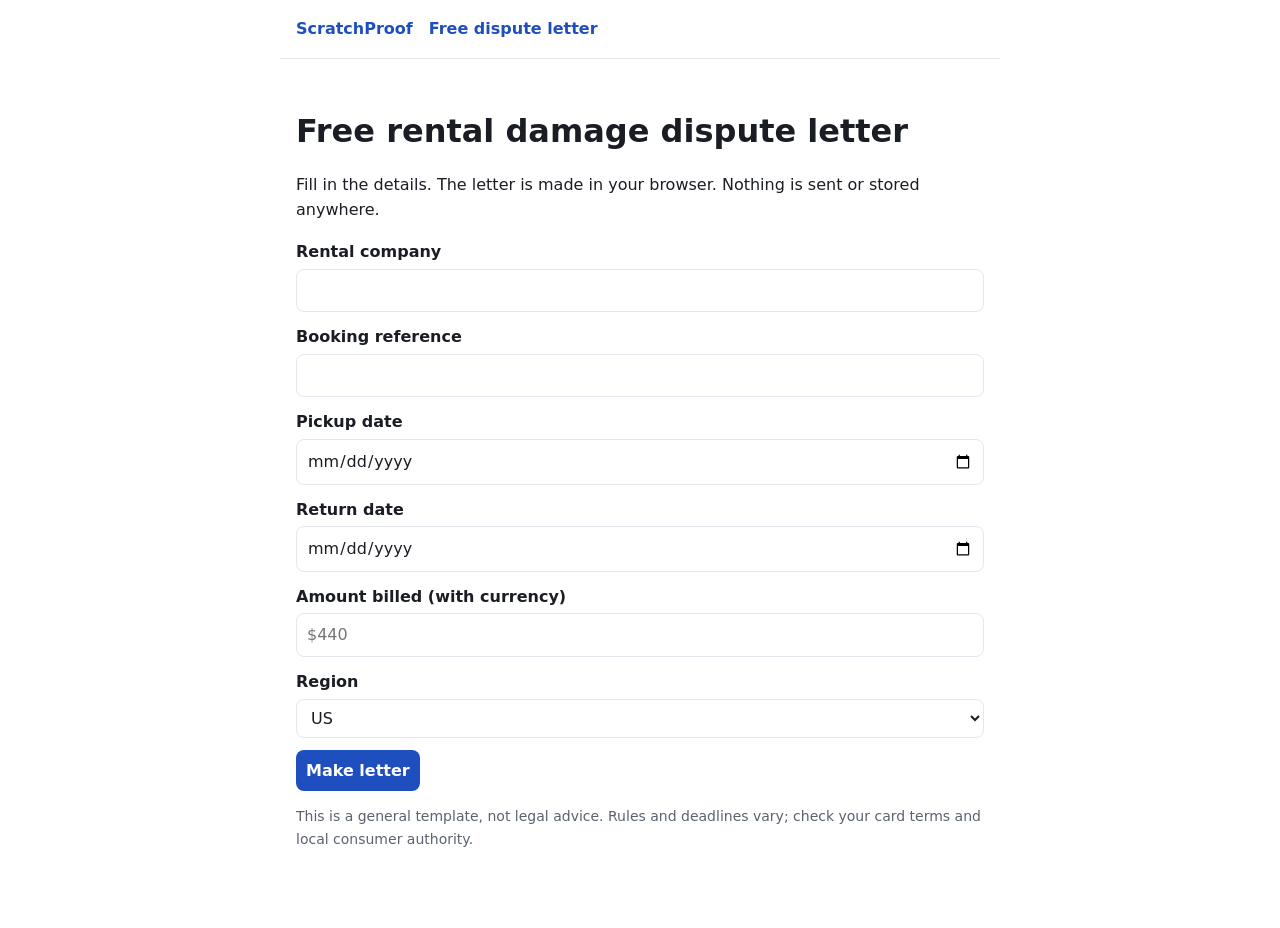
==== dispute-letter.html @ 50e0fd53 "ScratchProof landing page + free dispute-letter tool Co-Authored-By: Claude Opus 5.5 <noreply@anthro" ====
<!doctype html><html lang="en"><head><meta charset="utf-8"><meta name="viewport" content="width=device-width,initial-scale=1"><title>Free dispute letter - ScratchProof</title><link rel="stylesheet" href="style.css"></head><body>
<nav><a href="index.html">ScratchProof</a><a href="dispute-letter.html">Free dispute letter</a></nav><main>
<h1>Free rental damage dispute letter</h1>
<p>Fill in the details. The letter is made in your browser. Nothing is sent or stored anywhere.</p>
<form id="f"><label for="company">Rental company</label><input id="company" required>
<label for="bookingRef">Booking reference</label><input id="bookingRef" required>
<label for="pickupDate">Pickup date</label><input id="pickupDate" type="date" required>
<label for="returnDate">Return date</label><input id="returnDate" type="date" required>
<label for="amount">Amount billed (with currency)</label><input id="amount" placeholder="$440" required>
<label for="region">Region</label><select id="region"><option value="US">US</option><option value="UK">UK</option><option value="EU">EU</option></select>
<button type="submit">Make letter</button></form>
<p id="err" class="note" hidden></p>
<div id="out" hidden><label for="letter">Your letter</label><textarea id="letter" readonly></textarea>
<button id="copy" type="button">Copy</button><button id="dl" type="button">Download .txt</button></div>
<p class="muted">This is a general template, not legal advice. Rules and deadlines vary; check your card terms and local consumer authority.</p>
<script src="letter.js"></script>
<script>
var $=function(i){return document.getElementById(i)};
$('f').addEventListener('submit',function(e){e.preventDefault();
var v={};['company','bookingRef','pickupDate','returnDate','amount','region'].forEach(function(k){v[k]=$(k).value;});
var r=ScratchLetter.generateLetter(v);$('err').hidden=r.ok;$('out').hidden=!r.ok;
if(r.ok)$('letter').value=r.text;else $('err').textContent='Please fill in: '+r.missing.join(', ');});
$('copy').addEventListener('click',function(){var t=$('letter');t.select();if(navigator.clipboard)navigator.clipboard.writeText(t.value);else document.execCommand('copy');});
$('dl').addEventListener('click',function(){var a=document.createElement('a');a.href=URL.createObjectURL(new Blob([$('letter').value],{type:'text/plain'}));a.download='dispute-letter.txt';a.click();});
</script></main></body></html>
---- style.css ----
:root{--bg:#fff;--fg:#1a1d24;--muted:#5b6270;--accent:#1f4fbf;--line:#e4e7ee;--card:#f6f8fc}
@media (prefers-color-scheme:dark){:root{--bg:#111318;--fg:#eceef3;--muted:#a3aab8;--accent:#7ea2ff;--line:#262a33;--card:#181b22}}
*{box-sizing:border-box}body{margin:0;background:var(--bg);color:var(--fg);font:16px/1.6 system-ui,-apple-system,Segoe UI,Roboto,sans-serif}
main{max-width:720px;margin:0 auto;padding:32px 16px 64px}a{color:var(--accent)}h1{line-height:1.2;font-size:2rem}
nav{display:flex;gap:16px;flex-wrap:wrap;padding:16px;border-bottom:1px solid var(--line);max-width:720px;margin:0 auto}
nav a{text-decoration:none;font-weight:600}.muted{color:var(--muted);font-size:14px}
.note{border-left:3px solid var(--accent);padding:8px 12px;background:color-mix(in srgb,var(--accent) 8%,transparent)}
.steps{display:grid;gap:12px;padding:0;list-style:none}.steps li{background:var(--card);border:1px solid var(--line);border-radius:12px;padding:12px 16px}
.badge{display:inline-block;background:var(--accent);color:var(--bg);border-radius:99px;padding:2px 12px;font-weight:600;font-size:14px}
label{display:block;font-weight:600;margin:12px 0 4px}
input,select,button,textarea{font:inherit;color:var(--fg);background:var(--bg);border:1px solid var(--line);border-radius:8px;padding:8px 10px;width:100%}
button{width:auto;background:var(--accent);color:var(--bg);border:0;font-weight:600;cursor:pointer;margin:12px 8px 0 0}
textarea{min-height:360px;font-family:ui-monospace,Menlo,monospace;font-size:14px}
details{border-bottom:1px solid var(--line);padding:8px 0}summary{cursor:pointer;font-weight:600}
a.btn{display:inline-block;background:var(--accent);color:var(--bg);font-weight:600;text-decoration:none;border-radius:8px;padding:10px 16px;margin-top:4px}
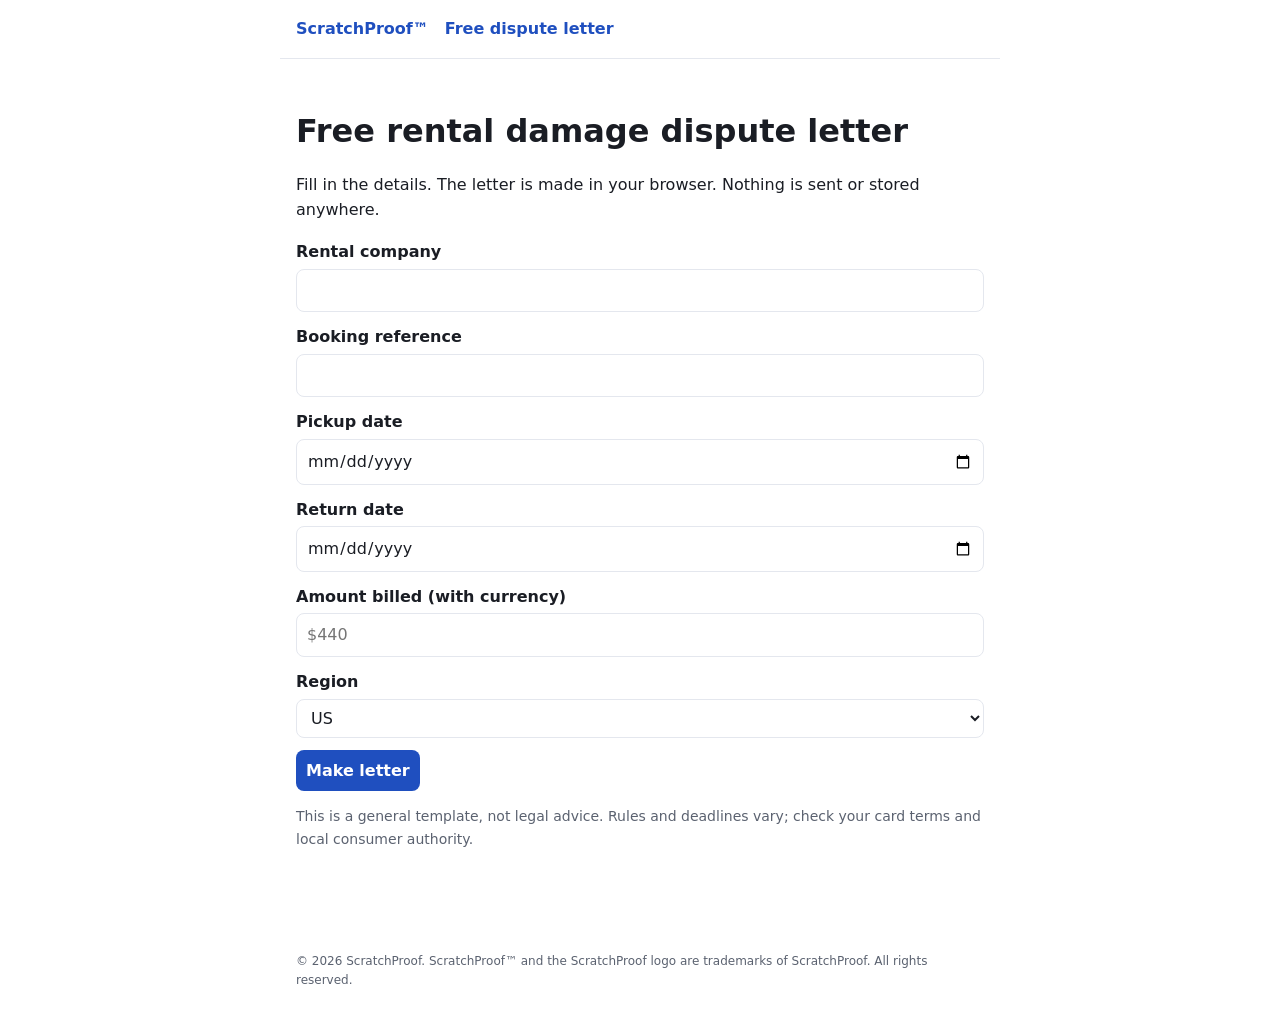
==== commit 4bfd2538: "GREEN: TM on the name, copyright + trademark footer on both pages Co-Authored-By: Claude Opus 5.5 <n" ====
--- a/dispute-letter.html
+++ b/dispute-letter.html
@@ -1,5 +1,5 @@
-<!doctype html><html lang="en"><head><meta charset="utf-8"><meta name="viewport" content="width=device-width,initial-scale=1"><title>Free dispute letter - ScratchProof</title><link rel="stylesheet" href="style.css"></head><body>
-<nav><a href="index.html">ScratchProof</a><a href="dispute-letter.html">Free dispute letter</a></nav><main>
+<!doctype html><html lang="en"><head><meta charset="utf-8"><meta name="viewport" content="width=device-width,initial-scale=1"><title>Free dispute letter - ScratchProof</title><link rel="stylesheet" href="style.css"><link rel="icon" href="favicon.ico" sizes="48x48"><link rel="icon" href="favicon.svg" type="image/svg+xml"><link rel="apple-touch-icon" href="apple-touch-icon.png"></head><body>
+<nav><a href="index.html">ScratchProof™</a><a href="dispute-letter.html">Free dispute letter</a></nav><main>
 <h1>Free rental damage dispute letter</h1>
 <p>Fill in the details. The letter is made in your browser. Nothing is sent or stored anywhere.</p>
 <form id="f"><label for="company">Rental company</label><input id="company" required>
@@ -22,4 +22,4 @@
 if(r.ok)$('letter').value=r.text;else $('err').textContent='Please fill in: '+r.missing.join(', ');});
 $('copy').addEventListener('click',function(){var t=$('letter');t.select();if(navigator.clipboard)navigator.clipboard.writeText(t.value);else document.execCommand('copy');});
 $('dl').addEventListener('click',function(){var a=document.createElement('a');a.href=URL.createObjectURL(new Blob([$('letter').value],{type:'text/plain'}));a.download='dispute-letter.txt';a.click();});
-</script></main></body></html>
+</script></main><footer class="legal">© 2026 ScratchProof. ScratchProof™ and the ScratchProof logo are trademarks of ScratchProof. All rights reserved.</footer></body></html>
--- a/style.css
+++ b/style.css
@@ -13,3 +13,4 @@
 textarea{min-height:360px;font-family:ui-monospace,Menlo,monospace;font-size:14px}
 details{border-bottom:1px solid var(--line);padding:8px 0}summary{cursor:pointer;font-weight:600}
 a.btn{display:inline-block;background:var(--accent);color:var(--bg);font-weight:600;text-decoration:none;border-radius:8px;padding:10px 16px;margin-top:4px}
+footer.legal{max-width:720px;margin:24px auto 32px;padding:0 16px;font-size:12px;color:var(--muted,#6b7a85)}
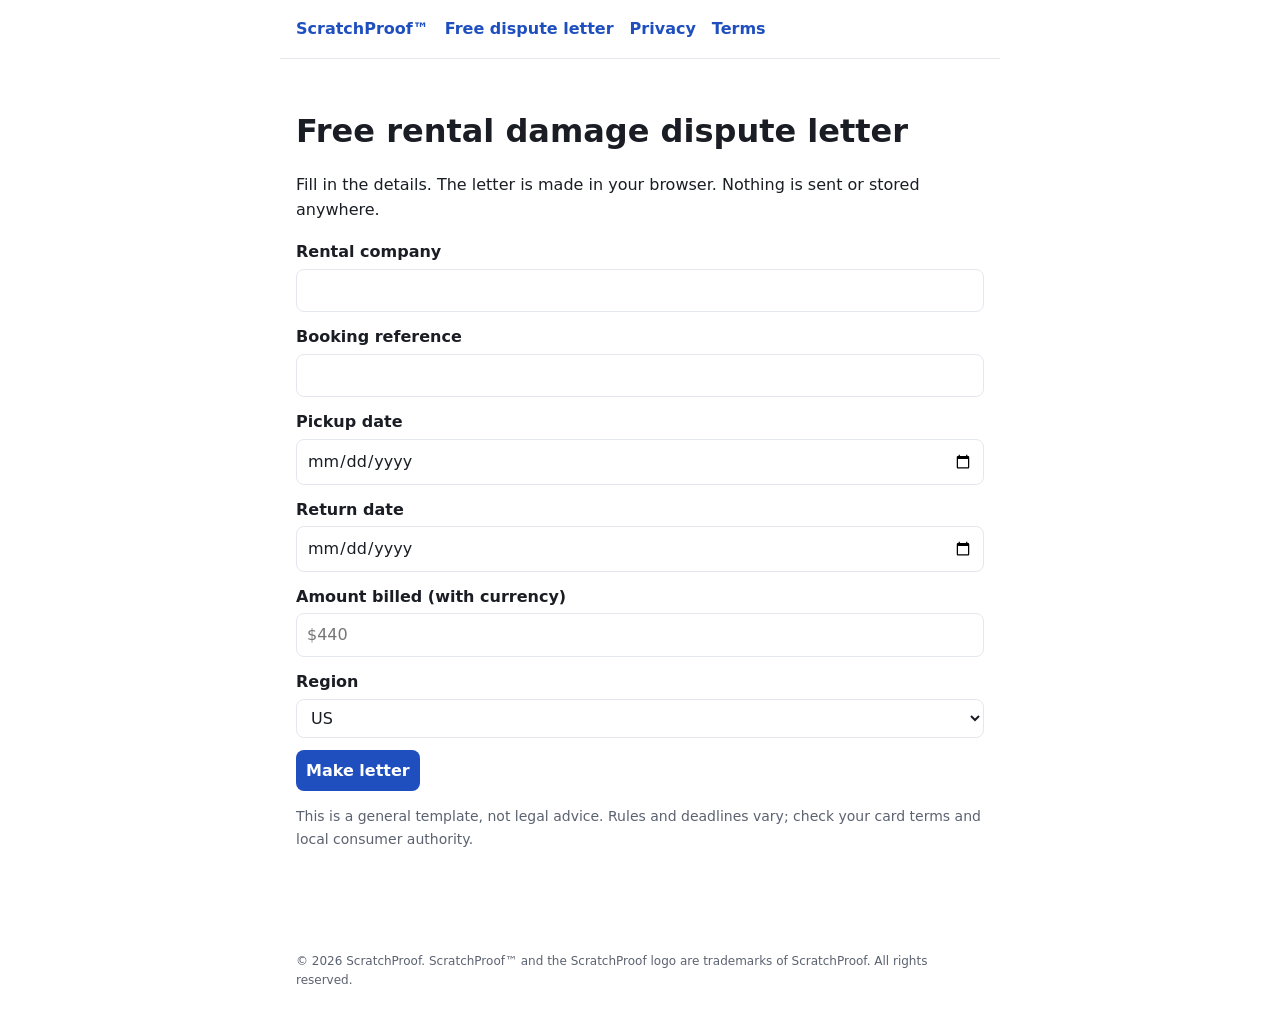
==== commit a6e789b3: "Privacy and Terms pages; Privacy and Terms links on every page (GREEN) Facts checked against the app" ====
--- a/dispute-letter.html
+++ b/dispute-letter.html
@@ -1,5 +1,5 @@
 <!doctype html><html lang="en"><head><meta charset="utf-8"><meta name="viewport" content="width=device-width,initial-scale=1"><title>Free dispute letter - ScratchProof</title><link rel="stylesheet" href="style.css"><link rel="icon" href="favicon.ico" sizes="48x48"><link rel="icon" href="favicon.svg" type="image/svg+xml"><link rel="apple-touch-icon" href="apple-touch-icon.png"></head><body>
-<nav><a href="index.html">ScratchProof™</a><a href="dispute-letter.html">Free dispute letter</a></nav><main>
+<nav><a href="index.html">ScratchProof™</a><a href="dispute-letter.html">Free dispute letter</a><a href="privacy.html">Privacy</a><a href="terms.html">Terms</a></nav><main>
 <h1>Free rental damage dispute letter</h1>
 <p>Fill in the details. The letter is made in your browser. Nothing is sent or stored anywhere.</p>
 <form id="f"><label for="company">Rental company</label><input id="company" required>
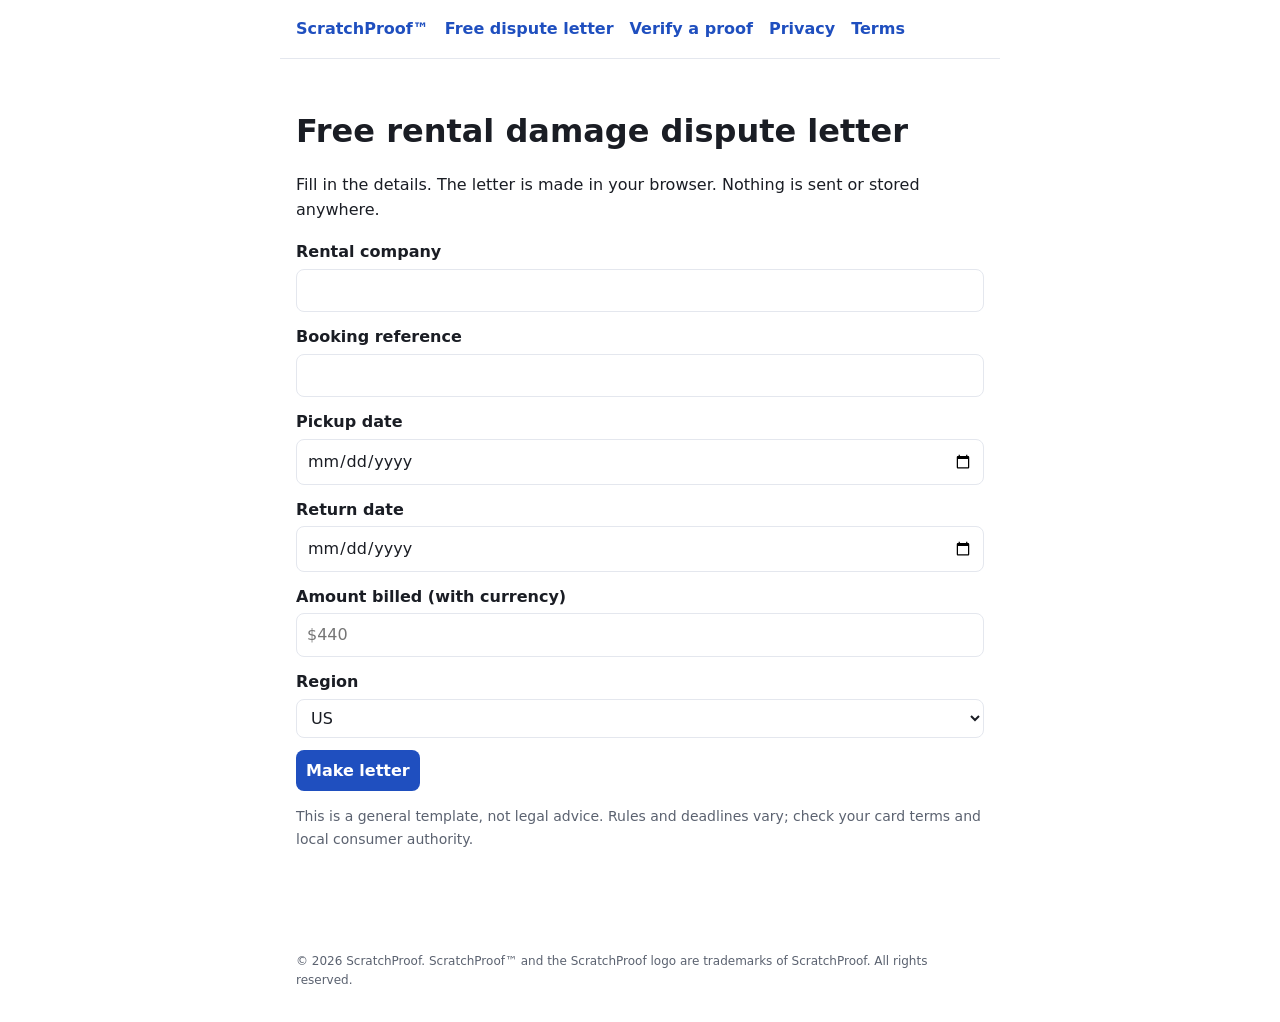
==== commit 5c0fe0b1: "Verify page: check a proof file in the browser with the app's own seal code (GREEN) verify.html + ve" ====
--- a/dispute-letter.html
+++ b/dispute-letter.html
@@ -1,5 +1,5 @@
 <!doctype html><html lang="en"><head><meta charset="utf-8"><meta name="viewport" content="width=device-width,initial-scale=1"><title>Free dispute letter - ScratchProof</title><link rel="stylesheet" href="style.css"><link rel="icon" href="favicon.ico" sizes="48x48"><link rel="icon" href="favicon.svg" type="image/svg+xml"><link rel="apple-touch-icon" href="apple-touch-icon.png"></head><body>
-<nav><a href="index.html">ScratchProof™</a><a href="dispute-letter.html">Free dispute letter</a><a href="privacy.html">Privacy</a><a href="terms.html">Terms</a></nav><main>
+<nav><a href="index.html">ScratchProof™</a><a href="dispute-letter.html">Free dispute letter</a><a href="verify.html">Verify a proof</a><a href="privacy.html">Privacy</a><a href="terms.html">Terms</a></nav><main>
 <h1>Free rental damage dispute letter</h1>
 <p>Fill in the details. The letter is made in your browser. Nothing is sent or stored anywhere.</p>
 <form id="f"><label for="company">Rental company</label><input id="company" required>
--- a/style.css
+++ b/style.css
@@ -14,3 +14,34 @@
 details{border-bottom:1px solid var(--line);padding:8px 0}summary{cursor:pointer;font-weight:600}
 a.btn{display:inline-block;background:var(--accent);color:var(--bg);font-weight:600;text-decoration:none;border-radius:8px;padding:10px 16px;margin-top:4px}
 footer.legal{max-width:720px;margin:24px auto 32px;padding:0 16px;font-size:12px;color:var(--muted,#6b7a85)}
+:root{--ok:#0f7a4a;--bad:#c2352b;--warn:#a15c00;--shadow:0 1px 2px rgba(16,24,40,.06),0 8px 24px rgba(16,24,40,.06)}
+@media (prefers-color-scheme:dark){:root{--ok:#4ccf8f;--bad:#ff7b72;--warn:#e3a74a;--shadow:0 1px 2px rgba(0,0,0,.4)}}
+.mono{font-family:ui-monospace,SFMono-Regular,Menlo,monospace;font-size:13px;overflow-wrap:anywhere}
+.verify h1{font-size:2.25rem;letter-spacing:-.02em;margin:4px 0 8px}.eyebrow{margin:0;color:var(--accent);font-weight:700;font-size:13px;letter-spacing:.08em;text-transform:uppercase}
+.lead{font-size:18px;color:var(--muted)}.verify h2{margin-top:40px;font-size:1.25rem}.verify h3{margin:0;font-size:1.05rem}
+.drop{position:relative;display:flex;flex-direction:column;align-items:center;gap:4px;margin:24px 0 0;padding:36px 16px;border:1.5px dashed color-mix(in srgb,var(--accent) 45%,var(--line));border-radius:16px;background:var(--card);text-align:center;cursor:pointer;font-weight:400;transition:border-color .15s,background .15s}
+.drop:hover,.drop.over,.drop:focus-within{border-color:var(--accent);background:color-mix(in srgb,var(--accent) 7%,var(--card))}
+.drop input{position:absolute;inset:0;opacity:0;cursor:pointer;width:100%}.drop strong{font-size:17px}.drop span{color:var(--muted);font-size:14px}
+.drop .file-name{color:var(--fg);margin-top:4px}.drop-icon{width:36px;height:36px;color:var(--accent);margin-bottom:6px}.drop-small{padding:20px 16px;margin-top:12px}
+.private{display:flex;gap:8px;align-items:center;color:var(--muted);font-size:14px;margin:12px 0 0}.private svg{width:18px;height:18px;flex:none;color:var(--ok)}
+.note.is-bad{border-left-color:var(--bad);background:color-mix(in srgb,var(--bad) 8%,transparent)}
+.card{background:var(--bg);border:1px solid var(--line);border-radius:16px;padding:16px 20px;margin-top:16px;box-shadow:var(--shadow)}
+.verdict{display:flex;gap:14px;align-items:flex-start;margin-top:32px;padding:18px 20px;border-radius:16px;border:1px solid}
+.verdict strong{font-size:1.2rem}.verdict p{margin:4px 0 0;color:var(--muted)}
+.verdict.is-ok{border-color:color-mix(in srgb,var(--ok) 40%,transparent);background:color-mix(in srgb,var(--ok) 9%,var(--bg))}
+.verdict.is-bad{border-color:color-mix(in srgb,var(--bad) 40%,transparent);background:color-mix(in srgb,var(--bad) 9%,var(--bg))}
+.verdict-mark{flex:none;width:32px;height:32px;border-radius:50%;display:grid;place-items:center;color:var(--bg);font-weight:800;font-size:18px}
+.is-ok .verdict-mark{background:var(--ok)}.is-ok .verdict-mark::before{content:"✓"}.is-bad .verdict-mark{background:var(--bad)}.is-bad .verdict-mark::before{content:"!"}
+.seal-head{display:flex;justify-content:space-between;align-items:center;gap:12px;padding-bottom:8px;border-bottom:1px solid var(--line)}
+.pill{border-radius:99px;padding:2px 10px;font-size:13px;font-weight:600;white-space:nowrap}
+.pill-ok{color:var(--ok);background:color-mix(in srgb,var(--ok) 12%,transparent)}.pill-bad{color:var(--bad);background:color-mix(in srgb,var(--bad) 12%,transparent)}
+.row{display:flex;gap:12px;padding:10px 0;border-bottom:1px solid var(--line)}.row:last-child{border-bottom:0}.row-body{min-width:0;flex:1}
+.row-label{font-size:13px;color:var(--muted)}.row-value{font-weight:500}.row-detail{color:var(--muted);font-size:12px;white-space:pre-wrap;margin-top:2px}
+.dot{flex:none;width:20px;height:20px;border-radius:50%;margin-top:2px;display:grid;place-items:center;font-size:12px;font-weight:800;color:var(--bg)}
+.state-ok .dot{background:var(--ok)}.state-ok .dot::before{content:"✓"}.state-bad .dot{background:var(--bad)}.state-bad .dot::before{content:"✕"}
+.state-warn .dot{background:var(--warn)}.state-warn .dot::before{content:"!"}.state-info .dot{background:transparent;border:1.5px solid var(--line)}
+.state-bad .row-value{color:var(--bad)}.sub{margin:12px 0 0;font-size:13px;font-weight:600;color:var(--muted)}
+.explain{display:grid;gap:4px}.explain p{margin:0;padding:12px 16px;background:var(--card);border:1px solid var(--line);border-radius:12px}
+[hidden]{display:none!important}
+.facts{display:grid;grid-template-columns:repeat(auto-fit,minmax(150px,1fr));gap:8px;margin:12px 0 4px}.fact{background:var(--card);border:1px solid var(--line);border-radius:10px;padding:8px 12px;min-width:0}
+.explain{gap:8px}
